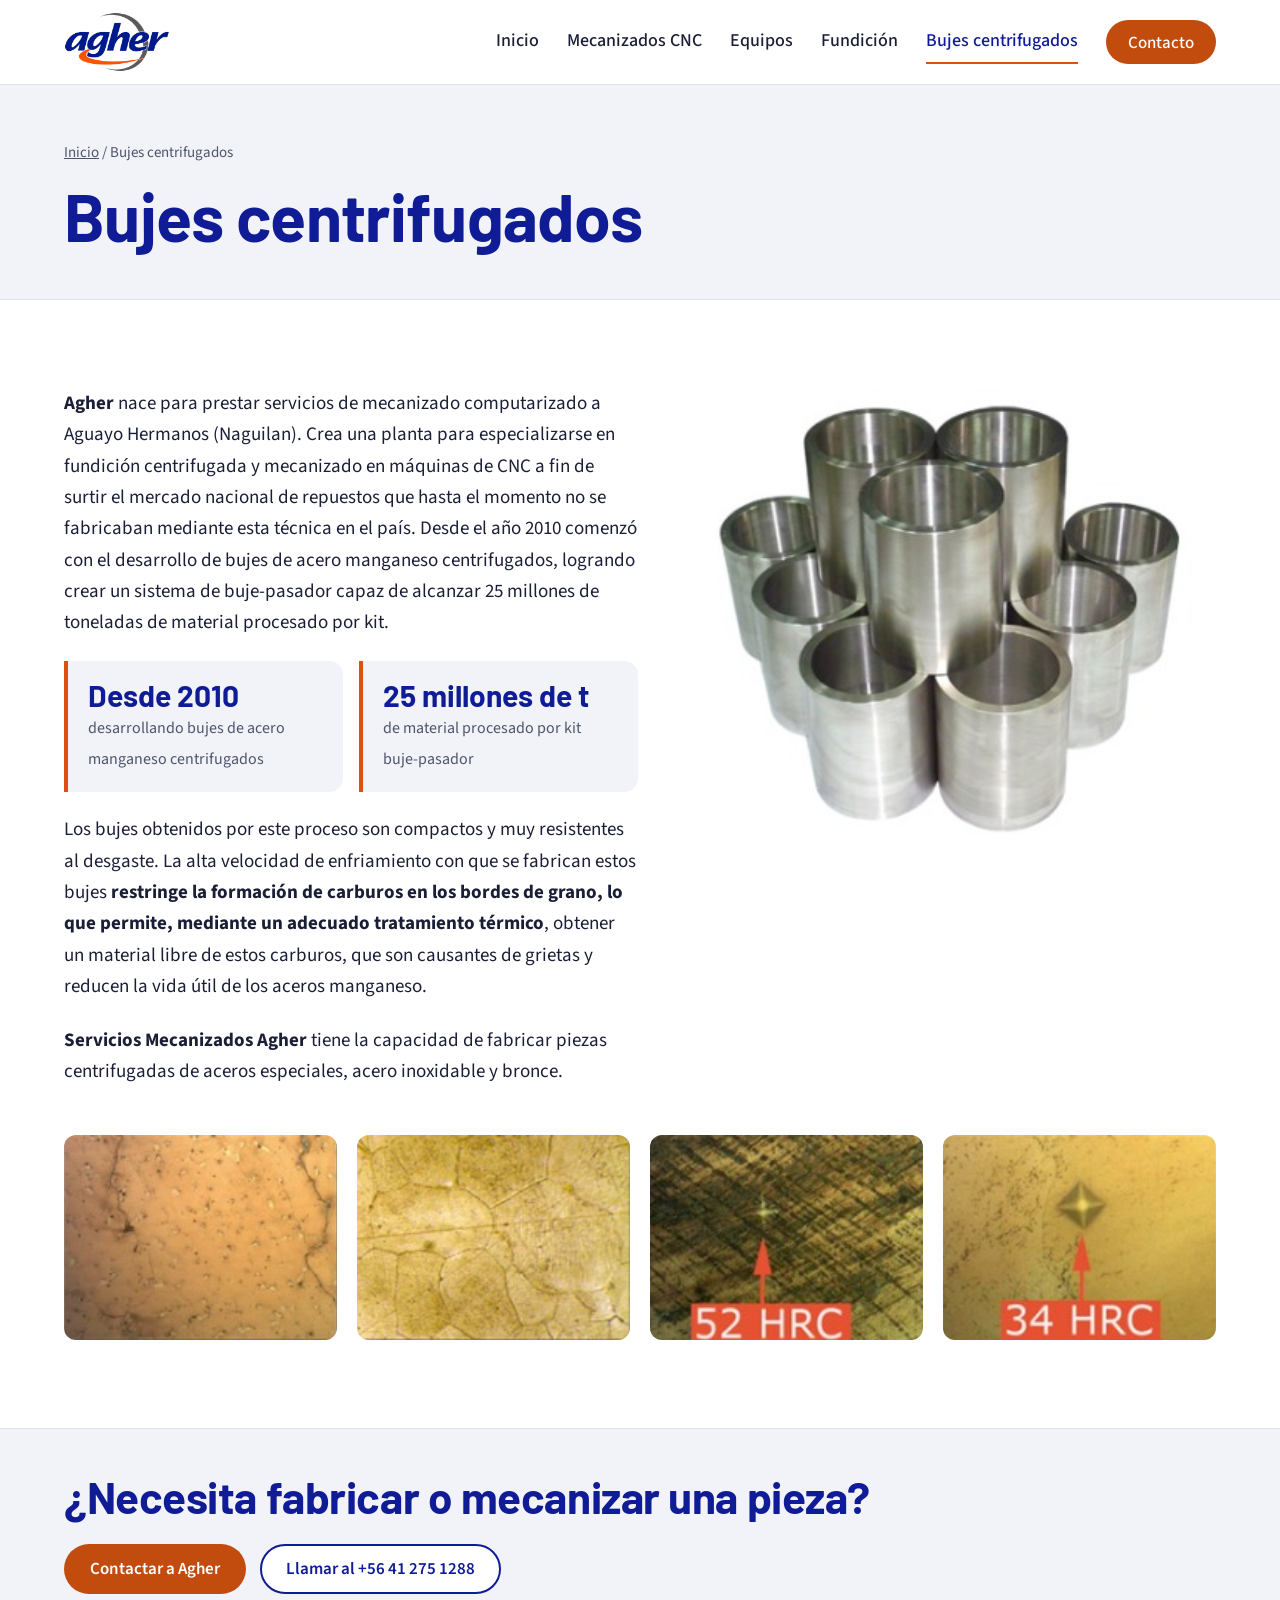
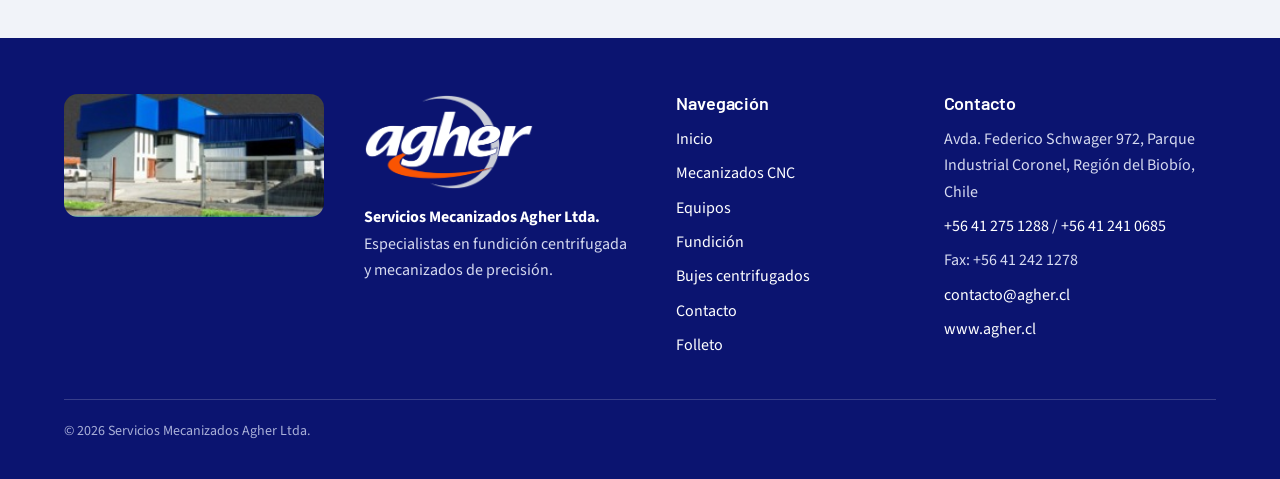
==== bujes.html @ 4063da5c "Commit inicial Replica sitio original" ====
<!doctype html>
<html lang="es">
<head>
<meta charset="utf-8">
<meta name="viewport" content="width=device-width, initial-scale=1">
<title>Bujes centrifugados | Agher</title>
<meta name="description" content="Bujes de acero manganeso centrifugados, compactos y muy resistentes al desgaste.">
<link rel="icon" href="logo-agher.png" type="image/png">
<link rel="preconnect" href="https://fonts.googleapis.com">
<link rel="preconnect" href="https://fonts.gstatic.com" crossorigin>
<link href="https://fonts.googleapis.com/css2?family=Barlow:wght@600;700&family=Source+Sans+3:wght@400;500;600&display=swap" rel="stylesheet">
<link rel="stylesheet" href="estilos.css">
</head>
<body>
<header class="cabecera"><div class="contenedor">
<a class="marca" href="index.html" aria-label="Agher, ir al inicio"><img src="logo-agher.png" alt="" width="720" height="405"></a>
<button class="menu-toggle" type="button" aria-label="Abrir menú" aria-expanded="false" aria-controls="menu"><svg width="22" height="22" viewBox="0 0 22 22" fill="none" stroke="#101C95" stroke-width="2.2" stroke-linecap="round" aria-hidden="true"><path d="M3 6h16M3 11h16M3 16h16"/></svg></button>
<nav id="menu" class="menu" aria-label="Principal"><a href="index.html">Inicio</a><a href="mecanizados.html">Mecanizados CNC</a><a href="equipos.html">Equipos</a><a href="fundicion.html">Fundición</a><a href="bujes.html" aria-current="page">Bujes centrifugados</a><a class="boton boton-primario" href="contacto.html">Contacto</a></nav>
</div></header>
<main>
<section class="cabecera-pagina"><div class="contenedor"><p class="migas"><a href="index.html">Inicio</a> / Bujes centrifugados</p><h1>Bujes centrifugados</h1></div></section><section class="seccion"><div class="contenedor">
<div class="detalle"><div class="texto">
<p><strong>Agher</strong> nace para prestar servicios de mecanizado computarizado a Aguayo Hermanos (Naguilan). Crea una planta para especializarse en fundición centrifugada y mecanizado en máquinas de CNC a fin de surtir el mercado nacional de repuestos que hasta el momento no se fabricaban mediante esta técnica en el país. Desde el año 2010 comenzó con el desarrollo de bujes de acero manganeso centrifugados, logrando crear un sistema de buje-pasador capaz de alcanzar 25 millones de toneladas de material procesado por kit.</p>
<div class="cifras"><div class="cifra"><b>Desde 2010</b><span>desarrollando bujes de acero manganeso centrifugados</span></div><div class="cifra"><b>25 millones de t</b><span>de material procesado por kit buje-pasador</span></div></div>
<p>Los bujes obtenidos por este proceso son compactos y muy resistentes al desgaste. La alta velocidad de enfriamiento con que se fabrican estos bujes <strong>restringe la formación de carburos en los bordes de grano, lo que permite, mediante un adecuado tratamiento térmico</strong>, obtener un material libre de estos carburos, que son causantes de grietas y reducen la vida útil de los aceros manganeso.</p>
<p><strong>Servicios Mecanizados Agher</strong> tiene la capacidad de fabricar piezas centrifugadas de aceros especiales, acero inoxidable y bronce.</p>
</div>
<figure class="foto" style="margin:0;border:0"><img src="img/bujes.jpg" alt="Bujes de acero centrifugados y mecanizados por Agher"></figure></div>
<div class="micros">
<img src="img/micro-1.jpg" alt="Micrografía de acero manganeso, muestra 1">
<img src="img/micro-2.jpg" alt="Micrografía de acero manganeso, muestra 2">
<img src="img/micro-3.jpg" alt="Micrografía con medición de dureza de 52 HRC">
<img src="img/micro-4.jpg" alt="Micrografía con medición de dureza de 34 HRC">
</div>
</div></section>
<section class="cta-banda"><div class="contenedor"><h2>¿Necesita fabricar o mecanizar una pieza?</h2><div class="acciones"><a class="boton boton-primario" href="contacto.html">Contactar a Agher</a><a class="boton boton-secundario" href="tel:+56412751288">Llamar al +56 41 275 1288</a></div></div></section>
</main>
<footer class="pie"><div class="contenedor">
<img class="edificio" src="img/planta-edificio.jpg" alt="Edificio de Agher en el Parque Industrial Coronel">
<div><img class="logo-pie" src="logo-agher-blanco.png" alt="Agher" width="720" height="405"><p style="margin-top:14px"><strong style="color:#fff">Servicios Mecanizados Agher Ltda.</strong><br>Especialistas en fundición centrifugada y mecanizados de precisión.</p></div>
<div><h3>Navegación</h3><ul><li><a href="index.html">Inicio</a></li><li><a href="mecanizados.html">Mecanizados CNC</a></li><li><a href="equipos.html">Equipos</a></li><li><a href="fundicion.html">Fundición</a></li><li><a href="bujes.html">Bujes centrifugados</a></li><li><a href="contacto.html">Contacto</a></li><li><a href="https://www.agher.cl/folleto/index/index.html">Folleto</a></li></ul></div>
<div><h3>Contacto</h3><ul><li>Avda. Federico Schwager 972, Parque Industrial Coronel, Región del Biobío, Chile</li><li><a href="tel:+56412751288">+56 41 275 1288</a> / <a href="tel:+56412410685">+56 41 241 0685</a></li><li>Fax: +56 41 242 1278</li><li><a href="mailto:contacto@agher.cl">contacto@agher.cl</a></li><li><a href="https://www.agher.cl">www.agher.cl</a></li></ul></div>
<p class="copy">© 2026 Servicios Mecanizados Agher Ltda.</p>
</div></footer>
<script>
(function(){var b=document.querySelector('.menu-toggle'),m=document.getElementById('menu');
b.addEventListener('click',function(){var o=m.classList.toggle('abierto');b.setAttribute('aria-expanded',o);b.setAttribute('aria-label',o?'Cerrar menú':'Abrir menú');});
var f=document.getElementById('formulario');if(f){f.addEventListener('submit',function(e){e.preventDefault();var a=document.getElementById('aviso');
var n=document.getElementById('nombre'),c=document.getElementById('correo');
a.textContent=(!n.value.trim()||c.value.indexOf('@')<0)?'Ingrese su nombre y un correo válido para enviar el mensaje.':'Versión de demostración: en el sitio final este mensaje llegará a contacto@agher.cl.';a.hidden=false;});}
})();
</script>
</body>
</html>
---- estilos.css ----
:root{
  --blanco:#FFFFFF; --niebla:#F1F3F9; --linea:#DCE0EA;
  --azul:#101C95; --azul-hondo:#0B1470; --azul-suave:#E6E9F7;
  --naranja:#DE4F13; --naranja-cta:#C24C0E; --naranja-hover:#A3400B;
  --gris:#666666; --tinta:#1A1F36; --texto2:#4E556B;
  --display:"Barlow","Arial Narrow",Arial,sans-serif;
  --cuerpo:"Source Sans 3","Segoe UI",Helvetica,sans-serif;
}
*{box-sizing:border-box}
html{scroll-behavior:smooth}
@media (prefers-reduced-motion:reduce){html{scroll-behavior:auto} }
body{margin:0;background:var(--blanco);color:var(--tinta);font-family:var(--cuerpo);font-size:18px;line-height:1.65}
img{max-width:100%;display:block}
a{color:var(--azul)}
a:focus-visible,button:focus-visible,input:focus-visible,textarea:focus-visible{outline:3px solid var(--naranja);outline-offset:3px}
.contenedor{max-width:1200px;margin:0 auto;padding:0 24px}
h1,h2,h3{font-family:var(--display);color:var(--azul);margin:0;line-height:1.08;letter-spacing:-0.01em}
h1{font-size:clamp(38px,5.4vw,66px);font-weight:700}
h2{font-size:clamp(30px,3.6vw,44px);font-weight:700}
h3{font-size:24px;font-weight:600}
p{margin:0}
.boton{display:inline-flex;align-items:center;justify-content:center;min-height:50px;padding:0 24px;border-radius:999px;font-weight:600;font-size:17px;text-decoration:none;border:2px solid transparent;cursor:pointer;font-family:var(--cuerpo)}
.boton-primario{background:var(--naranja-cta);color:#fff}
.boton-primario:hover{background:var(--naranja-hover)}
.boton-secundario{border-color:var(--azul);color:var(--azul);background:#fff}
.boton-secundario:hover{background:var(--azul-suave)}

.cabecera{position:sticky;top:0;z-index:10;background:rgba(255,255,255,.97);border-bottom:1px solid var(--linea)}
.cabecera .contenedor{display:flex;align-items:center;justify-content:space-between;height:84px;gap:24px}
.marca img{height:60px;width:auto;display:block}
.menu{display:flex;align-items:center;gap:28px}
.menu a{text-decoration:none;color:var(--tinta);font-weight:500;padding:6px 0;border-bottom:2px solid transparent}
.menu a:hover{color:var(--azul)}
.menu a[aria-current="page"]{color:var(--azul);border-bottom-color:var(--naranja)}
.menu .boton{color:#fff;min-height:44px;border-bottom:0;padding:0 20px}
.menu-toggle{display:none;width:48px;height:48px;border:1px solid var(--linea);background:#fff;border-radius:12px;cursor:pointer;align-items:center;justify-content:center}

.portada{padding:72px 0 80px;background:linear-gradient(180deg,#fff 0%,var(--niebla) 100%)}
.portada .contenedor{display:grid;grid-template-columns:1.1fr 1fr;gap:56px;align-items:center}
.portada-texto{display:flex;flex-direction:column;gap:26px}
.portada-texto p{font-size:20px;color:var(--texto2);max-width:32em}
.acciones{display:flex;flex-wrap:wrap;gap:14px}
.plano{margin:0;position:relative;aspect-ratio:1/1;max-width:500px;width:100%;justify-self:end}
.plano svg{position:absolute}
.plano .aro{inset:0;width:100%;height:100%}
.plano .dibujo{inset:10%;width:80%;height:80%}

.sectores{background:var(--azul);color:#fff}
.sectores .contenedor{display:flex;align-items:center;gap:16px 40px;min-height:96px;flex-wrap:wrap;padding-top:18px;padding-bottom:18px}
.sectores p{font-size:17px;color:#CFD4F1}
.sectores ul{list-style:none;margin:0;padding:0;display:flex;gap:12px;flex-wrap:wrap}
.sectores li{font-family:var(--display);font-weight:600;font-size:22px;padding:4px 18px;border:1px solid rgba(255,255,255,.35);border-radius:999px}

.seccion{padding:88px 0}
.seccion-niebla{background:var(--niebla)}
.titular{max-width:720px;margin-bottom:44px;display:flex;flex-direction:column;gap:16px}
.titular p{color:var(--texto2)}

.lineas{display:grid;grid-template-columns:repeat(2,minmax(0,1fr));gap:28px}
.linea{background:#fff;border:1px solid var(--linea);border-radius:20px;overflow:hidden;display:flex;flex-direction:column}
.linea-media{aspect-ratio:16/9;background:var(--azul-suave);display:flex;align-items:center;justify-content:center;color:var(--texto2);font-size:15px;text-align:center;padding:16px}
.linea-media.con-foto{padding:0}
.linea-media img{width:100%;height:100%;object-fit:cover}
.linea-cuerpo{padding:30px;display:flex;flex-direction:column;gap:14px;flex-grow:1}
.linea-cuerpo p{color:var(--texto2)}
.linea-cuerpo a.mas{margin-top:auto;font-weight:600;text-decoration:none}
.linea-cuerpo a.mas:hover{text-decoration:underline}

.planta{display:grid;grid-template-columns:1fr 1fr;gap:56px;align-items:center}
.lista-check{list-style:none;margin:0;padding:0;display:flex;flex-direction:column;gap:12px}
.lista-check li{display:flex;gap:12px;align-items:flex-start}
.lista-check svg{flex:none;margin-top:4px}
.folleto{border-radius:24px;background:var(--azul);color:#fff;padding:44px;display:flex;flex-direction:column;gap:18px}
.folleto h2{color:#fff}
.folleto p{color:#D3D8F2}
.folleto .boton{align-self:flex-start;background:#fff;color:var(--azul)}
.folleto .boton:hover{background:var(--azul-suave)}

.cabecera-pagina{background:var(--niebla);padding:56px 0 48px;border-bottom:1px solid var(--linea)}
.migas{font-size:15px;color:var(--texto2);margin-bottom:14px}
.migas a{color:var(--texto2)}
.detalle{display:grid;grid-template-columns:1.1fr 1fr;gap:56px;align-items:start}
.detalle .texto{display:flex;flex-direction:column;gap:22px;font-size:19px}
.foto{border-radius:20px;overflow:hidden;border:1px solid var(--linea)}
.foto img{width:100%;height:auto}
.foto figcaption{padding:12px 16px;font-size:14px;color:var(--texto2);background:#fff}
.hueco-foto{aspect-ratio:4/3;border-radius:20px;background:repeating-linear-gradient(135deg,#E3E7F3 0 14px,#F1F3F9 14px 28px);display:flex;align-items:center;justify-content:center;color:var(--texto2);text-align:center;padding:24px;font-size:16px}
.fichas{display:grid;grid-template-columns:repeat(2,minmax(0,1fr));gap:20px;margin-top:8px}
.ficha{background:var(--niebla);border-radius:16px;padding:22px}
.ficha h3{font-size:20px;margin-bottom:10px}
.ficha ul{margin:0;padding-left:20px;color:var(--texto2);font-size:17px}
.cta-banda{background:var(--niebla);border-top:1px solid var(--linea)}
.cta-banda .contenedor{display:flex;align-items:center;justify-content:space-between;gap:24px;padding-top:44px;padding-bottom:44px;flex-wrap:wrap}

.politica{max-width:820px;display:flex;flex-direction:column;gap:18px}
.politica + .politica{margin-top:64px;padding-top:56px;border-top:1px solid var(--linea)}
.politica ul,.politica ol{margin:0;padding-left:24px;display:flex;flex-direction:column;gap:8px}
.politica p,.politica li{color:#2F3550}

.contacto{display:grid;grid-template-columns:1fr 1.1fr;gap:56px;align-items:start}
.datos{list-style:none;margin:0;padding:0;border-top:1px solid var(--linea)}
.datos li{display:grid;grid-template-columns:120px 1fr;gap:16px;padding:16px 0;border-bottom:1px solid var(--linea)}
.datos span{color:var(--texto2)}
.datos a{font-weight:600;text-decoration:none}
form{background:var(--niebla);border-radius:22px;padding:34px;display:grid;grid-template-columns:repeat(2,minmax(0,1fr));gap:18px}
.campo{display:flex;flex-direction:column;gap:6px}
.campo.ancho{grid-column:1/-1}
label{font-size:15px;font-weight:600}
input,textarea{font:inherit;font-size:17px;padding:12px 14px;border:1px solid #B9BFD0;border-radius:10px;background:#fff;color:var(--tinta);min-height:48px}
textarea{resize:vertical;min-height:130px}
form .boton{grid-column:1/-1;border-radius:12px;min-height:54px;border:0}
.aviso{grid-column:1/-1;padding:12px 14px;border-radius:10px;background:#fff;border:1px solid var(--azul);color:var(--azul);font-size:15px}
.nota{grid-column:1/-1;font-size:14px;color:var(--texto2)}

.pie{background:var(--azul-hondo);color:#D6DAF0;padding:56px 0 36px;font-size:16px}
.pie .contenedor{display:grid;grid-template-columns:1.3fr 1fr 1fr;gap:40px}
.pie .logo-pie{width:170px;height:auto;display:block}
.pie a{color:#fff;text-decoration:none}
.pie a:hover{text-decoration:underline}
.pie h3{color:#fff;font-size:18px;margin-bottom:12px}
.pie ul{list-style:none;margin:0;padding:0;display:flex;flex-direction:column;gap:8px}
.pie .copy{grid-column:1/-1;border-top:1px solid rgba(255,255,255,.18);padding-top:20px;font-size:14px;color:#A9B0D8}

@media (max-width:980px){
  .portada .contenedor,.planta,.detalle,.contacto{grid-template-columns:1fr}
  .plano{justify-self:center;max-width:380px}
  .lineas{grid-template-columns:1fr}
  .pie .contenedor{grid-template-columns:1fr}
  .menu-toggle{display:inline-flex}
  .menu{display:none;position:absolute;top:84px;left:0;right:0;background:#fff;flex-direction:column;align-items:stretch;gap:0;padding:8px 24px 24px;border-bottom:1px solid var(--linea)}
  .menu a{padding:14px 0;border-bottom:1px solid var(--linea)}
  .menu a[aria-current="page"]{border-bottom-color:var(--linea);color:var(--naranja-cta)}
  .menu .boton{margin-top:16px}
  .menu.abierto{display:flex}
}
@media (max-width:600px){
  body{font-size:17px}
  .seccion{padding:60px 0}
  .portada{padding:40px 0 56px}
  .fichas{grid-template-columns:1fr}
  form{grid-template-columns:1fr;padding:22px}
  .acciones .boton{width:100%}
  .datos li{grid-template-columns:1fr;gap:2px}
  .folleto{padding:28px}
}

/* v3 */
.portada-foto{margin:0;position:relative;justify-self:end;width:100%;max-width:600px}
.portada-foto img{width:100%;border-radius:22px;position:relative;z-index:1;aspect-ratio:3/2;object-fit:cover;object-position:40% 50%}
.portada-foto::after{content:"";position:absolute;left:-14px;right:30%;bottom:-14px;height:8px;border-radius:8px;background:var(--naranja);z-index:2}
.servicios4{display:grid;grid-template-columns:repeat(4,minmax(0,1fr));gap:20px}
.tarjeta{background:#fff;border:1px solid var(--linea);border-radius:18px;padding:28px 24px;display:flex;flex-direction:column;gap:12px;text-decoration:none;color:var(--tinta)}
.tarjeta:hover{border-color:var(--azul);box-shadow:0 0 0 1px var(--azul)}
.tarjeta .icono{width:52px;height:52px;border-radius:14px;background:var(--azul-suave);display:flex;align-items:center;justify-content:center}
.tarjeta h3{font-size:22px}
.tarjeta p{color:var(--texto2);font-size:16px}
.tarjeta span.mas{margin-top:auto;padding-top:6px;color:var(--azul);font-weight:600;font-size:16px}
.destacado{display:grid;grid-template-columns:1fr 1fr;gap:56px;align-items:center}
.destacado img{border-radius:20px;width:100%}
.destacado .texto{display:flex;flex-direction:column;gap:20px}
.destacado .texto p{color:var(--texto2)}
.folleto-bloque{display:grid;grid-template-columns:auto 1fr;gap:40px;align-items:center;background:var(--azul);border-radius:24px;padding:40px 48px;color:#fff}
.folleto-bloque img{width:240px;border-radius:10px;background:#fff}
.folleto-bloque h2{color:#fff}
.folleto-bloque p{color:#D3D8F2;margin:12px 0 22px}
.folleto-bloque .boton{background:#fff;color:var(--azul)}
.folleto-bloque .boton:hover{background:var(--azul-suave)}
.texto strong{color:var(--tinta)}
.cifras{display:grid;grid-template-columns:repeat(2,minmax(0,1fr));gap:16px}
.cifra{border-left:4px solid var(--naranja);background:var(--niebla);border-radius:0 14px 14px 0;padding:18px 20px}
.cifra b{display:block;font-family:var(--display);font-size:30px;color:var(--azul);line-height:1.1}
.cifra span{color:var(--texto2);font-size:16px}
.equipos{list-style:none;margin:0;padding:0;display:flex;flex-direction:column;border-top:1px solid var(--linea)}
.equipos li{display:grid;grid-template-columns:56px 1fr auto;gap:16px;align-items:center;padding:16px 0;border-bottom:1px solid var(--linea)}
.equipos .cant{font-family:var(--display);font-weight:700;font-size:30px;color:var(--naranja-cta);text-align:center}
.equipos strong{display:block;font-weight:600}
.equipos .spec{font-variant-numeric:tabular-nums;color:var(--azul);font-weight:600;text-align:right;white-space:nowrap}
.foto-ancha{margin:48px 0 0;border-radius:22px;overflow:hidden}
.foto-ancha img{width:100%;height:auto}
.micros{display:grid;grid-template-columns:repeat(4,minmax(0,1fr));gap:20px;margin-top:48px}
.micros img{width:100%;border-radius:12px;aspect-ratio:4/3;object-fit:cover}
.subnav{display:flex;gap:10px;flex-wrap:wrap;margin-top:22px}
.subnav a{padding:8px 16px;border-radius:999px;background:#fff;border:1px solid var(--linea);text-decoration:none;font-weight:500;font-size:16px}
.subnav a:hover{border-color:var(--azul)}
.pie .contenedor{grid-template-columns:260px 1.2fr 1fr 1.2fr}
.pie .edificio{border-radius:14px;width:100%}
@media (max-width:980px){
  .servicios4{grid-template-columns:repeat(2,minmax(0,1fr))}
  .destacado{grid-template-columns:1fr}
  .portada-foto{justify-self:center}
  .folleto-bloque{grid-template-columns:1fr;padding:28px}
  .micros{grid-template-columns:repeat(2,minmax(0,1fr))}
  .pie .contenedor{grid-template-columns:1fr}
  .pie .edificio{max-width:320px}
}
@media (max-width:600px){
  .servicios4,.cifras{grid-template-columns:1fr}
  .equipos li{grid-template-columns:44px 1fr}
  .equipos .spec{grid-column:2;text-align:left;white-space:normal}
}

.mapa{position:relative;border-radius:18px;overflow:hidden;border:1px solid var(--linea);aspect-ratio:16/10;background:var(--azul-suave)}
.mapa iframe,.mapa .mapa-ilustracion{position:absolute;inset:0;width:100%;height:100%;border:0;pointer-events:none}
.mapa-enlace{position:absolute;inset:0;display:flex;align-items:flex-end;justify-content:flex-end;padding:14px;text-decoration:none}
.mapa-chip{display:inline-flex;align-items:center;gap:8px;background:#fff;color:var(--azul);font-weight:600;font-size:15px;padding:10px 14px;border-radius:999px;box-shadow:0 1px 3px rgba(16,28,149,.25)}
.mapa-enlace:hover .mapa-chip{background:var(--azul);color:#fff}
.mapa-enlace:focus-visible{outline:3px solid var(--naranja);outline-offset:-3px}
.menu .boton[aria-current="page"]{color:#fff;background:var(--azul);border-bottom:0}
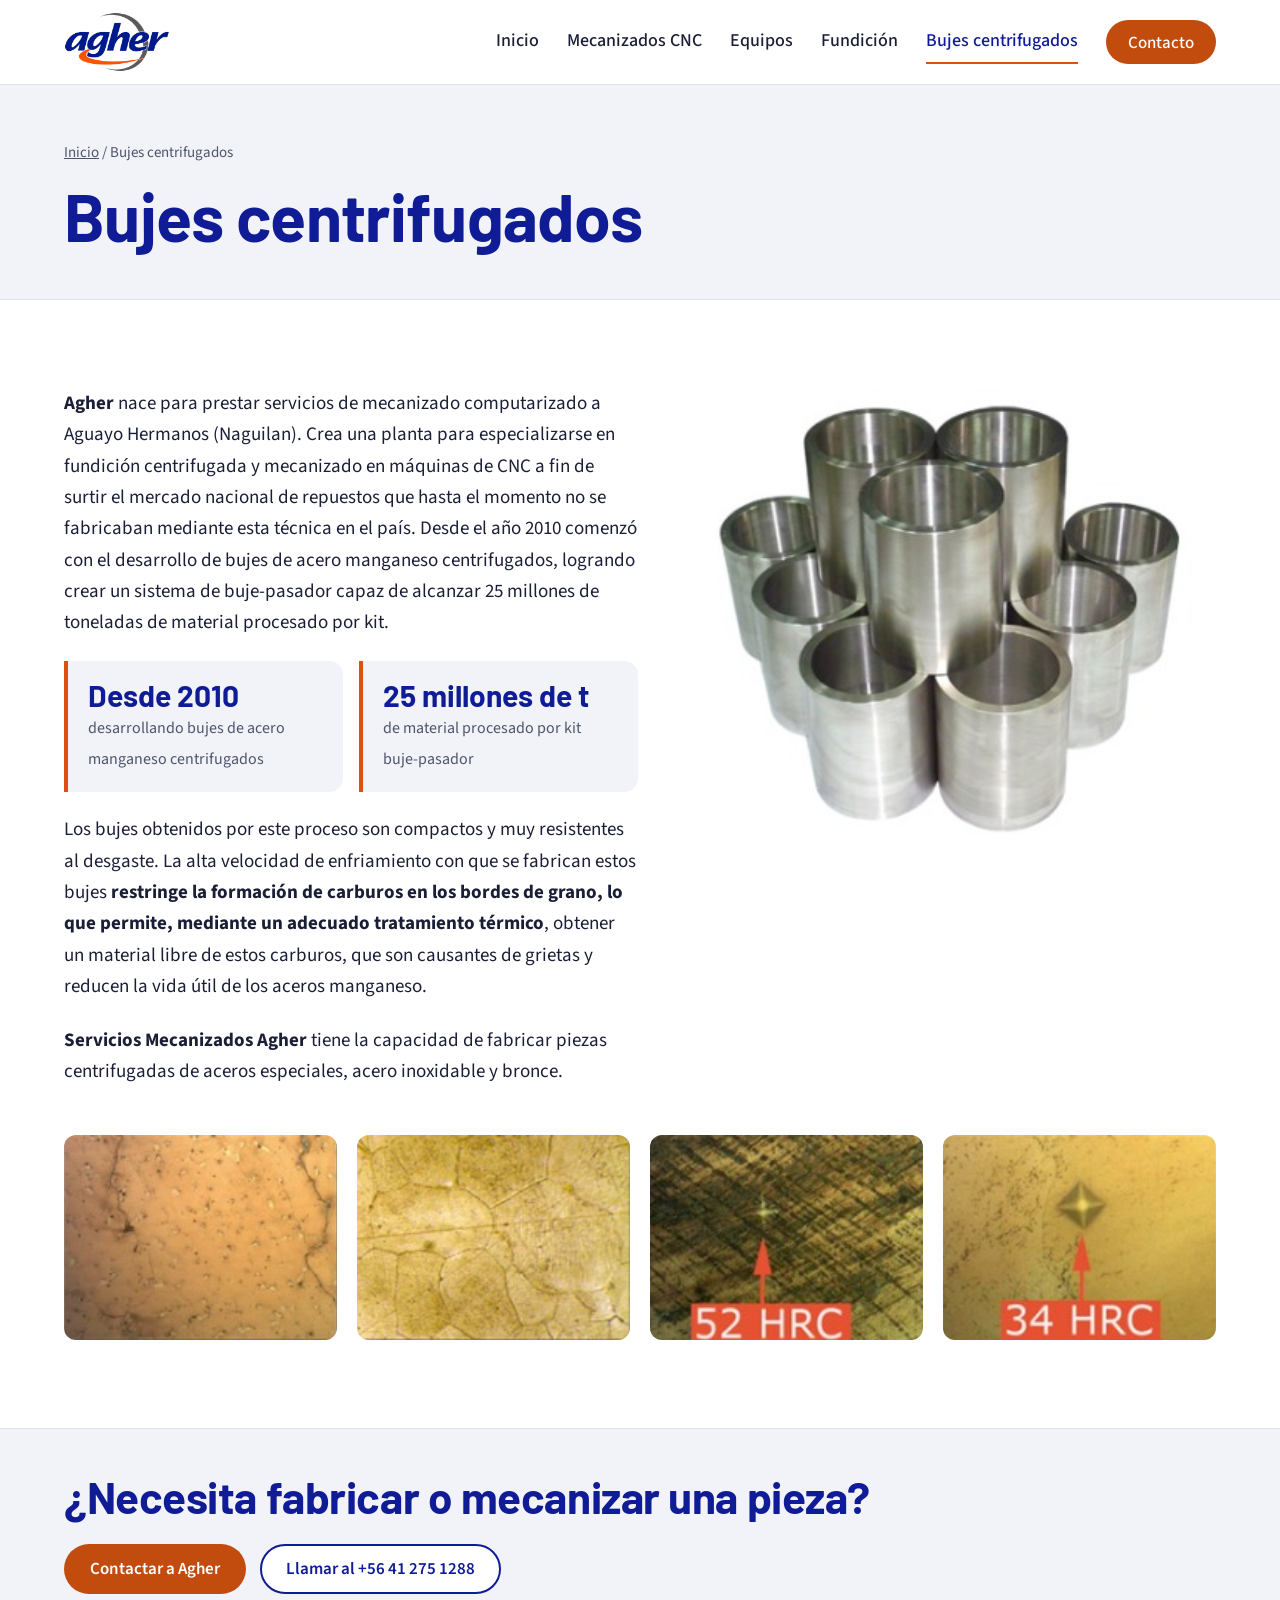
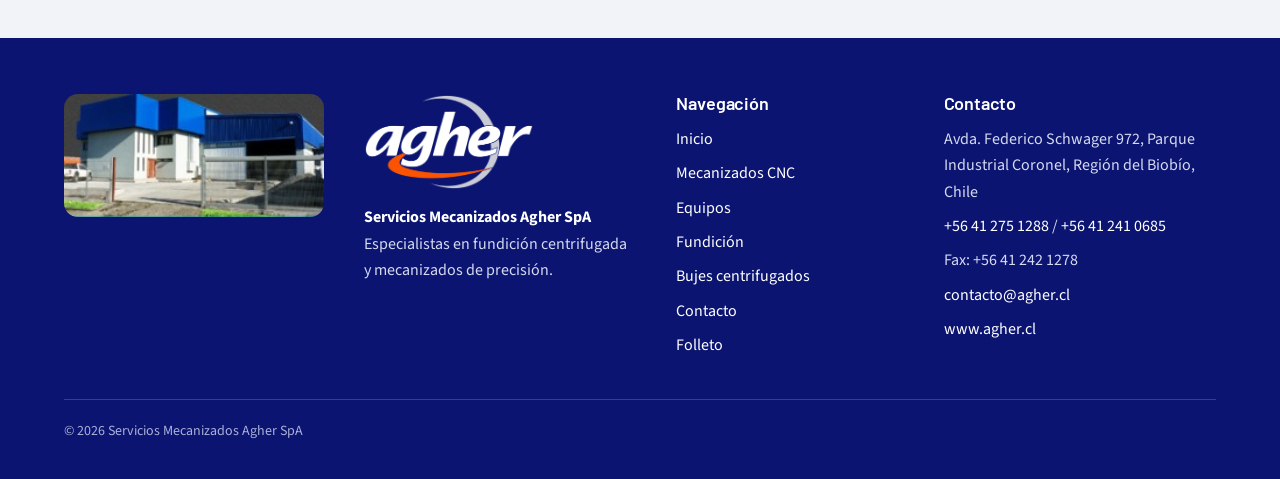
==== commit 7c056720: "Commit: Camibio de nombre empresa 2" ====
--- a/bujes.html
+++ b/bujes.html
@@ -37,10 +37,10 @@
 </main>
 <footer class="pie"><div class="contenedor">
 <img class="edificio" src="img/planta-edificio.jpg" alt="Edificio de Agher en el Parque Industrial Coronel">
-<div><img class="logo-pie" src="logo-agher-blanco.png" alt="Agher" width="720" height="405"><p style="margin-top:14px"><strong style="color:#fff">Servicios Mecanizados Agher Ltda.</strong><br>Especialistas en fundición centrifugada y mecanizados de precisión.</p></div>
+<div><img class="logo-pie" src="logo-agher-blanco.png" alt="Agher" width="720" height="405"><p style="margin-top:14px"><strong style="color:#fff">Servicios Mecanizados Agher SpA</strong><br>Especialistas en fundición centrifugada y mecanizados de precisión.</p></div>
 <div><h3>Navegación</h3><ul><li><a href="index.html">Inicio</a></li><li><a href="mecanizados.html">Mecanizados CNC</a></li><li><a href="equipos.html">Equipos</a></li><li><a href="fundicion.html">Fundición</a></li><li><a href="bujes.html">Bujes centrifugados</a></li><li><a href="contacto.html">Contacto</a></li><li><a href="https://www.agher.cl/folleto/index/index.html">Folleto</a></li></ul></div>
 <div><h3>Contacto</h3><ul><li>Avda. Federico Schwager 972, Parque Industrial Coronel, Región del Biobío, Chile</li><li><a href="tel:+56412751288">+56 41 275 1288</a> / <a href="tel:+56412410685">+56 41 241 0685</a></li><li>Fax: +56 41 242 1278</li><li><a href="mailto:contacto@agher.cl">contacto@agher.cl</a></li><li><a href="https://www.agher.cl">www.agher.cl</a></li></ul></div>
-<p class="copy">© 2026 Servicios Mecanizados Agher Ltda.</p>
+<p class="copy">© 2026 Servicios Mecanizados Agher SpA</p>
 </div></footer>
 <script>
 (function(){var b=document.querySelector('.menu-toggle'),m=document.getElementById('menu');
